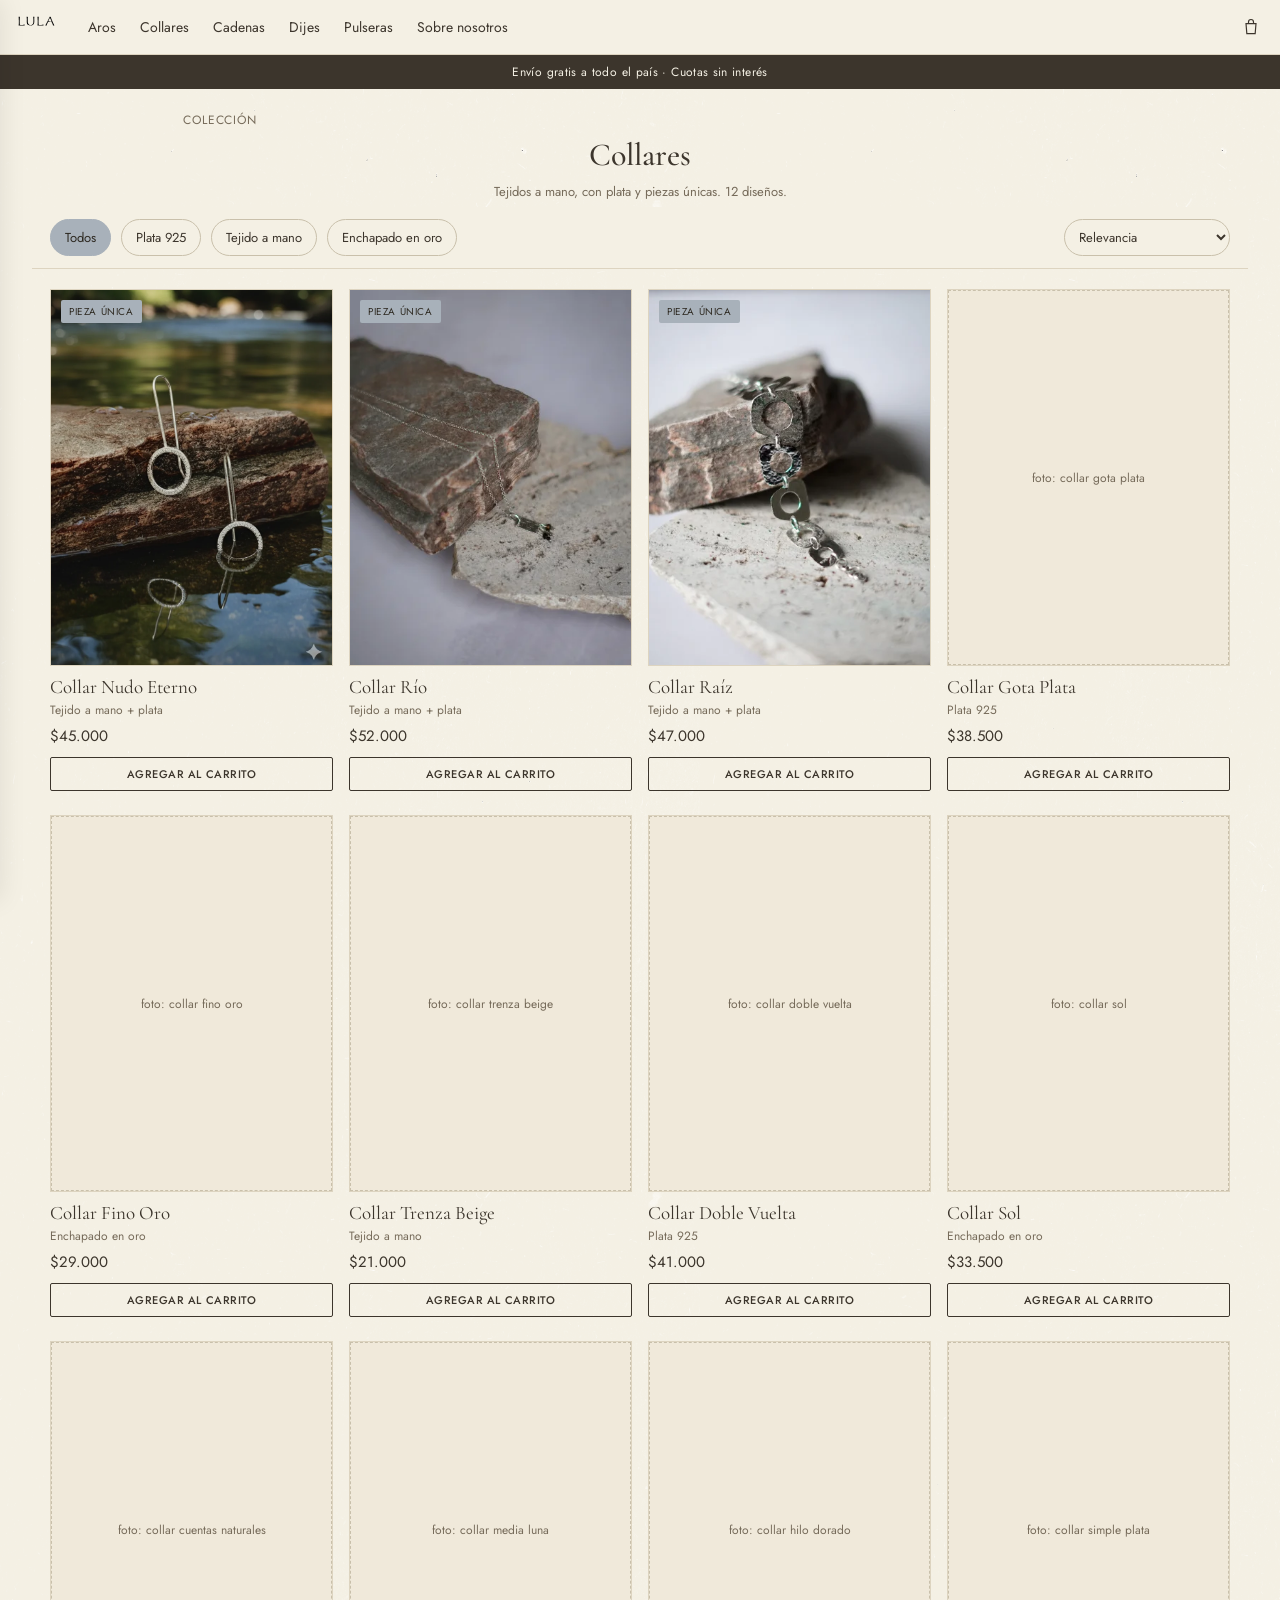
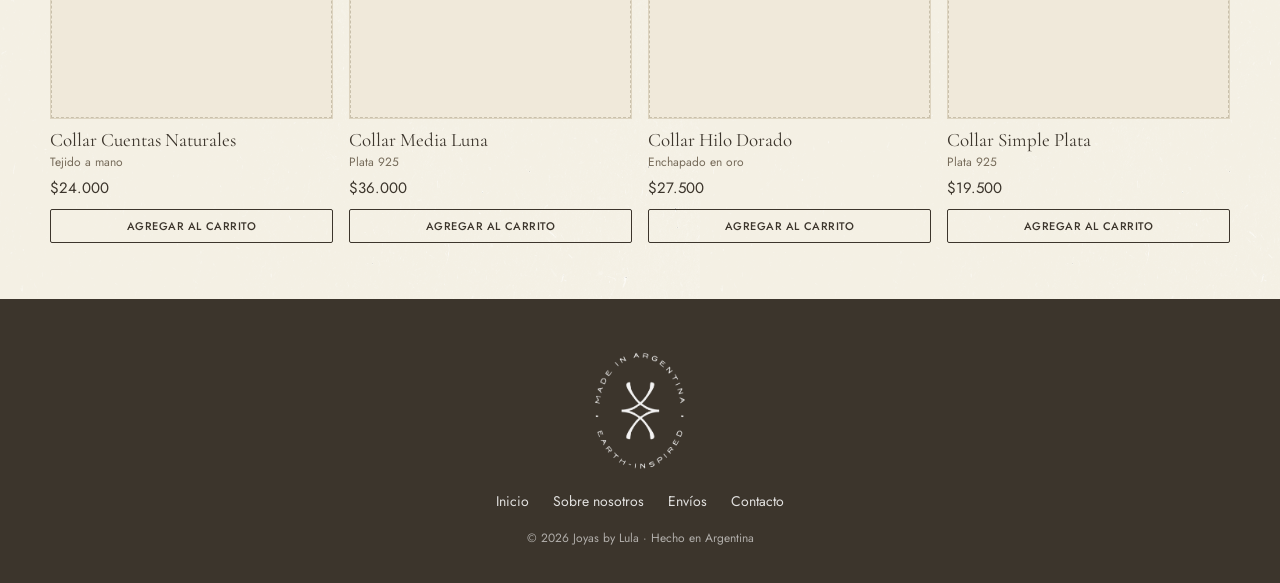
==== coleccion.html @ b501d307 "feat: initial commit - Joyas by Lula storefront" ====
<!doctype html>
<html lang="es">
  <head>
    <meta charset="utf-8" />
    <meta name="viewport" content="width=device-width, initial-scale=1" />
    <title>Collares — Joyas by Lula</title>
    <link
      href="https://fonts.googleapis.com/css2?family=Cormorant+Garamond:wght@400;500;600&family=Jost:wght@300;400;500&display=swap"
      rel="stylesheet"
    />
    <link rel="stylesheet" href="css/styles.css" />
  </head>
  <body>
    <div class="page">
      <header class="site-header">
        <div class="header-inner">
          <div class="header-left">
            <button class="hamburger-btn" aria-label="Menú">
              <span></span><span></span><span></span>
            </button>
            <a class="logo-link" href="index.html"
              ><img src="images/site/logo-wordmark.svg" alt="Lula"
            /></a>
            <nav class="desktop-nav">
              <a href="coleccion.html">Aros</a>
              <a href="coleccion.html">Collares</a>
              <a href="coleccion.html">Cadenas</a>
              <a href="coleccion.html">Dijes</a>
              <a href="coleccion.html">Pulseras</a>
              <a href="index.html#sobre-nosotros">Sobre nosotros</a>
            </nav>
          </div>
          <a href="#" class="cart-link" aria-label="Carrito">
            <svg
              width="20"
              height="20"
              viewBox="0 0 24 24"
              fill="none"
              stroke="currentColor"
              stroke-width="1.4"
            >
              <path d="M6 8h12l-1 12H7L6 8Z"></path>
              <path d="M9 8V6a3 3 0 0 1 6 0v2"></path>
            </svg>
          </a>
        </div>
      </header>
      <div class="announcement">
        Envío gratis a todo el país · Cuotas sin interés
      </div>

      <div class="drawer-backdrop"></div>
      <nav class="drawer">
        <img
          class="drawer-logo"
          src="images/site/logo-wordmark.svg"
          alt="Lula"
        />
        <a href="coleccion.html">Aros</a>
        <a href="coleccion.html">Collares</a>
        <a href="coleccion.html">Cadenas</a>
        <a href="coleccion.html">Dijes</a>
        <a href="coleccion.html">Pulseras</a>
        <div class="drawer-sep"></div>
        <a class="drawer-sub" href="index.html#sobre-nosotros"
          >Sobre nosotros</a
        >
        <a class="drawer-sub" href="#">Contacto</a>
      </nav>

      <div class="content-wrap">
        <div class="collection-header">
          <p class="eyebrow">Colección</p>
          <h1>Collares</h1>
          <p>Tejidos a mano, con plata y piezas únicas. 12 diseños.</p>
        </div>

        <div class="filter-bar">
          <div class="sort-select-wrap">
            <select class="sort-select">
              <option>Relevancia</option>
              <option>Precio: menor a mayor</option>
              <option>Precio: mayor a menor</option>
            </select>
          </div>
        </div>

        <section class="collection-section">
          <div id="product-grid"></div>
        </section>
      </div>

      <footer class="site-footer">
        <div class="footer-inner">
          <img
            class="footer-emblem"
            src="images/site/logo-white.png"
            alt="Joyas by Lula"
          />
          <div class="footer-links">
            <a href="index.html">Inicio</a>
            <a href="index.html#sobre-nosotros">Sobre nosotros</a>
            <a href="#">Envíos</a>
            <a href="#">Contacto</a>
          </div>
          <p class="footer-copy">© 2026 Joyas by Lula · Hecho en Argentina</p>
        </div>
      </footer>
    </div>

    <script src="js/products.js"></script>
    <script src="js/main.js"></script>
    <script>
      Lula.initDrawer();
      Lula.initCollectionFilters("collares");
    </script>
  </body>
</html>
---- css/styles.css ----
/* Joyas by Lula — shared styles
   Palette: beige #f4f0e4, azul claro #a8b1ba, marrón #766b5a, tinta #3c352c */

:root {
  --beige: #f4f0e4;
  --beige-drawer: #faf8f0;
  --azul: #a8b1ba;
  --azul-text: #2e2a22;
  --marron: #766b5a;
  --ink: #3c352c;
  --body-text: #5c5344;
  --border: #ddd4c0;
  --border-inactive: #c9c0ab;
  --placeholder-bg: #f0e9da;
}

* {
  box-sizing: border-box;
}

html,
body {
  margin: 0;
  padding: 0;
}

body {
  font-family: "Jost", sans-serif;
  color: var(--ink);
  background-color: var(--beige);
  background-image: url("../images/site/textura-fondo-lula.png");
  background-repeat: repeat;
  background-size: 700px auto;
}

a {
  color: var(--marron);
  text-decoration: none;
}
a:hover {
  color: var(--ink);
}

img {
  max-width: 100%;
  display: block;
}

button {
  font-family: "Jost", sans-serif;
}

h1,
h2,
h3 {
  font-family: "Cormorant Garamond", serif;
  font-weight: 500;
}

.page {
  position: relative;
  background-color: var(--beige);
  background-image: url("../images/site/textura-fondo-lula.png");
  background-repeat: repeat;
  background-size: 700px auto;
  min-height: 100vh;
  overflow-x: hidden;
}

.announcement {
  background: var(--ink);
  color: var(--beige);
  text-align: center;
  padding: 8px 12px;
  font-size: 12px;
  letter-spacing: 0.03em;
}

/* ── Header ─────────────────────────────────────────────── */

header.site-header {
  position: sticky;
  top: 0;
  z-index: 20;
  width: 100%;
  box-sizing: border-box;
  background: var(--beige);
  border-bottom: 1px solid var(--border);
}

.header-inner {
  max-width: 1280px;
  margin: 0 auto;
  display: flex;
  align-items: center;
  justify-content: space-between;
  padding: 14px 18px;
  gap: 24px;
}

.header-left {
  display: flex;
  align-items: center;
  gap: 32px;
}

.logo-link img {
  height: 26px;
}

.hamburger-btn {
  background: none;
  border: none;
  padding: 0;
  cursor: pointer;
  display: flex;
  flex-direction: column;
  gap: 5px;
  width: 22px;
}
.hamburger-btn span {
  display: block;
  height: 1px;
  background: var(--ink);
}

.desktop-nav {
  display: none;
  gap: 24px;
  align-items: center;
  font-size: 14px;
}
.desktop-nav a {
  color: var(--ink);
}

.cart-link {
  display: flex;
  align-items: center;
  justify-content: center;
  width: 22px;
  height: 22px;
  flex-shrink: 0;
  color: var(--ink);
}

.content-wrap {
  position: relative;
  z-index: 1;
  max-width: 1280px;
  margin: 0 auto;
}

/* ── Drawer ─────────────────────────────────────────────── */

.drawer-backdrop {
  position: fixed;
  inset: 0;
  background: rgba(20, 15, 10, 0.35);
  opacity: 0;
  z-index: 29;
  transition: opacity 0.25s;
  pointer-events: none;
}
.drawer-backdrop.open {
  opacity: 1;
  pointer-events: auto;
}

.drawer {
  position: fixed;
  top: 0;
  left: 0;
  height: 100vh;
  width: 80%;
  max-width: 300px;
  background: var(--beige-drawer);
  z-index: 30;
  padding: 24px 22px;
  display: flex;
  flex-direction: column;
  gap: 22px;
  transform: translateX(-100%);
  transition: transform 0.3s ease;
  box-shadow: 2px 0 24px rgba(0, 0, 0, 0.08);
}
.drawer.open {
  transform: translateX(0);
}

.drawer img.drawer-logo {
  height: 22px;
  margin-bottom: 10px;
}
.drawer a {
  font-family: "Cormorant Garamond", serif;
  font-size: 22px;
  color: var(--ink);
}
.drawer .drawer-sep {
  height: 1px;
  background: var(--border);
  margin: 6px 0;
}
.drawer .drawer-sub {
  font-size: 14px;
  color: var(--marron);
  font-family: "Jost", sans-serif;
}

/* ── Hero ───────────────────────────────────────────────── */

#hero {
  position: relative;
  width: 100%;
  aspect-ratio: 4/5;
  overflow: hidden;
}

.hero-slide {
  position: absolute;
  inset: 0;
  transition: opacity 0.4s ease;
  opacity: 0;
  pointer-events: none;
}
.hero-slide.active {
  opacity: 1;
  pointer-events: auto;
}
.hero-slide picture {
  display: block;
  width: 100%;
  height: 100%;
}
.hero-slide img {
  width: 100%;
  height: 100%;
  object-fit: cover;
  display: block;
}

.hero-overlay {
  position: absolute;
  inset: 0;
  background: linear-gradient(
    180deg,
    rgba(0, 0, 0, 0) 0%,
    rgba(0, 0, 0, 0) 35%,
    rgba(15, 12, 8, 0.45) 70%,
    rgba(15, 12, 8, 0.82) 100%
  );
  pointer-events: none;
  z-index: 1;
}

.hero-cta {
  position: absolute;
  z-index: 3;
  display: flex;
  flex-direction: column;
  gap: 14px;
  max-width: 280px;
  padding: 0 24px;
}
.hero-cta[data-pos="bottom-left"] {
  bottom: 60px;
  left: 24px;
  align-items: flex-start;
  text-align: left;
}
.hero-cta[data-pos="bottom-center"] {
  bottom: 60px;
  left: 50%;
  transform: translateX(-50%);
  align-items: center;
  text-align: center;
}
.hero-cta[data-pos="top-left"] {
  top: 24px;
  left: 24px;
  align-items: flex-start;
  text-align: left;
}
.hero-cta[data-pos="center"] {
  top: 50%;
  left: 50%;
  transform: translate(-50%, -50%);
  align-items: center;
  text-align: center;
}

.hero-cta h2 {
  font-family: "Cormorant Garamond", serif;
  font-size: 28px;
  font-weight: 500;
  color: #fff;
  margin: 0;
  text-shadow: 0 2px 10px rgba(0, 0, 0, 0.5);
}
.hero-cta-btn {
  align-self: flex-start;
  background: var(--beige);
  color: var(--ink);
  padding: 10px 20px;
  font-size: 13px;
  letter-spacing: 0.03em;
  border-radius: 2px;
  text-decoration: none;
}
.hero-cta[data-pos="bottom-center"] .hero-cta-btn,
.hero-cta[data-pos="center"] .hero-cta-btn {
  align-self: center;
}

.hero-arrow {
  position: absolute;
  top: 50%;
  transform: translateY(-50%);
  background: rgba(250, 248, 240, 0.75);
  border: none;
  width: 34px;
  height: 34px;
  border-radius: 50%;
  cursor: pointer;
  font-size: 16px;
  z-index: 2;
}
.hero-arrow.prev {
  left: 10px;
}
.hero-arrow.next {
  right: 10px;
}

.hero-dots {
  position: absolute;
  bottom: 14px;
  left: 0;
  right: 0;
  display: flex;
  justify-content: center;
  gap: 8px;
  z-index: 2;
}
.hero-dots button {
  width: 6px;
  height: 6px;
  border-radius: 50%;
  background: var(--border);
  cursor: pointer;
  border: none;
  padding: 0;
}
.hero-dots button.active {
  background: var(--ink);
}

/* ── Section headings ───────────────────────────────────── */

.section-title {
  font-size: 24px;
  margin: 0 0 16px;
  text-align: center;
  padding: 0 18px;
}
.section-title.small {
  font-size: 22px;
}
.section-subtitle {
  text-align: center;
  font-size: 13px;
  color: var(--marron);
  margin: 0 0 18px;
  padding: 0 18px;
}

/* ── Category grid ──────────────────────────────────────── */

.cat-section {
  padding: 36px 0 8px;
}
.cat-section .section-title {
  padding: 0 18px;
}

#cat-grid {
  display: flex;
  gap: 16px;
  overflow-x: auto;
  scroll-behavior: smooth;
  scroll-snap-type: x mandatory;
  scroll-padding-left: 18px;
  scroll-padding-right: 18px;
  padding: 0 18px 8px;
  scrollbar-width: none;
  -webkit-overflow-scrolling: touch;
}
#cat-grid::-webkit-scrollbar {
  display: none;
}
.cat-tile {
  flex: 0 0 44%;
  min-width: 140px;
  scroll-snap-align: start;
  display: flex;
  flex-direction: column;
  gap: 8px;
}
.cat-tile img {
  width: 100%;
  aspect-ratio: 1;
  object-fit: cover;
  border-radius: 2px;
}
.cat-tile.tile-pulseras {
  grid-column: auto;
}
.cat-tile.tile-pulseras img {
  aspect-ratio: 1;
}
.cat-tile a {
  text-decoration: none;
  color: inherit;
  font-family: "Cormorant Garamond", serif;
  font-size: 18px;
  text-align: center;
}

/* ── Product card ───────────────────────────────────────── */

.product-card {
  display: flex;
  flex-direction: column;
  gap: 10px;
  width: 100%;
}
.product-card .card-media {
  position: relative;
  width: 100%;
  aspect-ratio: 3/4;
  overflow: hidden;
  border: 1px solid var(--border);
  background: var(--placeholder-bg);
}
.product-card .card-media img,
.product-card .card-media .placeholder-fill {
  position: absolute;
  inset: 0;
  width: 100%;
  height: 100%;
  object-fit: cover;
}
.card-badge {
  position: absolute;
  top: 10px;
  left: 10px;
  background: var(--azul);
  color: var(--azul-text);
  font-family: "Jost", sans-serif;
  font-size: 10px;
  letter-spacing: 0.06em;
  text-transform: uppercase;
  padding: 4px 8px;
  border-radius: 2px;
  z-index: 2;
  pointer-events: none;
}
.product-card .card-info {
  display: flex;
  flex-direction: column;
  gap: 2px;
  text-decoration: none;
  color: var(--ink);
  flex: 1 1 auto;
}
.card-title {
  font-family: "Cormorant Garamond", serif;
  font-size: 19px;
  line-height: 1.2;
}
.card-material {
  font-family: "Jost", sans-serif;
  font-size: 12px;
  color: var(--marron);
}
.card-price {
  font-family: "Jost", sans-serif;
  font-size: 15px;
  margin-top: 4px;
}

.card-add-btn {
  width: 100%;
  background: transparent;
  color: var(--ink);
  border: 1px solid var(--ink);
  padding: 8px 12px;
  font-family: "Jost", sans-serif;
  font-size: 11px;
  font-weight: 500;
  letter-spacing: 0.05em;
  text-transform: uppercase;
  border-radius: 2px;
  cursor: pointer;
  margin-top: auto;
  transition:
    background-color 0.2s ease,
    color 0.2s ease,
    border-color 0.2s ease;
}
.card-add-btn:hover {
  background: var(--ink);
  color: var(--beige);
}
.card-add-btn.added {
  background: var(--ink);
  color: var(--beige);
}

.placeholder-fill {
  display: flex;
  align-items: center;
  justify-content: center;
  text-align: center;
  font-size: 12px;
  color: var(--marron);
  background: var(--placeholder-bg);
  border: 1px dashed var(--border-inactive);
  padding: 8px;
}

/* ── Scroll rows (bestsellers / unique) ─────────────────── */

.scroll-row-section {
  padding: 36px 0 12px;
}
.scroll-row {
  display: flex;
  gap: 20px;
  overflow-x: auto;
  scroll-behavior: smooth;
  scroll-snap-type: x mandatory;
  scroll-padding-left: 18px;
  scroll-padding-right: 18px;
  padding: 0 18px 8px;
  scrollbar-width: none;
  -webkit-overflow-scrolling: touch;
}
.scroll-row::-webkit-scrollbar {
  display: none;
}
.scroll-row > div {
  flex: 0 0 46%;
  min-width: 160px;
  scroll-snap-align: start;
}

/* ── Carousel Controls (Bottom Arrows & Dots) ───────────── */

.carousel-wrap {
  position: relative;
  width: 100%;
}
.carousel-controls {
  display: flex;
  align-items: center;
  justify-content: center;
  gap: 16px;
  margin-top: 14px;
  margin-bottom: 6px;
  padding: 0 18px;
}
.carousel-controls .carousel-arrow {
  background: transparent;
  border: 1px solid var(--ink);
  width: 32px;
  height: 32px;
  border-radius: 50%;
  cursor: pointer;
  font-size: 18px;
  line-height: 1;
  color: var(--ink);
  display: inline-flex;
  align-items: center;
  justify-content: center;
  box-shadow: none;
  transition:
    opacity 0.25s ease,
    background-color 0.2s ease,
    transform 0.15s ease;
  user-select: none;
  -webkit-tap-highlight-color: transparent;
}
.carousel-controls .carousel-arrow:hover:not(:disabled) {
  background: rgba(61, 50, 42, 0.08);
}
.carousel-controls .carousel-arrow:active:not(:disabled) {
  transform: scale(0.92);
  background: rgba(61, 50, 42, 0.15);
}
.carousel-controls .carousel-arrow:disabled,
.carousel-controls .carousel-arrow.disabled {
  opacity: 0.22;
  cursor: default;
  pointer-events: none;
  border-color: var(--ink);
  background: transparent;
  box-shadow: none;
}
.carousel-dots {
  display: flex;
  align-items: center;
  justify-content: center;
  gap: 8px;
}
.carousel-dots button {
  width: 6px;
  height: 6px;
  border-radius: 50%;
  border: none;
  padding: 0;
  cursor: pointer;
  background: var(--border);
  transition:
    background-color 0.25s ease,
    transform 0.25s ease;
}
.carousel-dots button.active {
  background: var(--ink);
  transform: scale(1.3);
}

/* ── Sobre nosotros ─────────────────────────────────────── */

#sobre-nosotros {
  width: 100%;
  background: var(--ink);
  color: #fff;
  padding: 56px 0;
  margin: 36px 0 40px;
}
#sobre-nosotros .sn-inner {
  max-width: 1280px;
  margin: 0 auto;
  padding: 0 20px;
  display: flex;
  flex-wrap: wrap;
  gap: 28px;
  align-items: center;
}
#sobre-nosotros .sn-media {
  flex: 1 1 300px;
  min-width: 260px;
}
#sobre-nosotros .sn-media img {
  width: 100%;
  aspect-ratio: 4/5;
  object-fit: cover;
  border-radius: 3px;
}
#sobre-nosotros .sn-text {
  flex: 1 1 300px;
  min-width: 260px;
  display: flex;
  flex-direction: column;
  gap: 16px;
}
#sobre-nosotros .sn-emblem {
  width: 110px;
  height: auto;
  display: block;
}
#sobre-nosotros h2 {
  font-size: 28px;
  color: #fff;
  margin: 0;
}
#sobre-nosotros p {
  font-size: 14px;
  line-height: 1.75;
  color: #fff;
  margin: 0;
}
.sn-cta-btn {
  align-self: flex-start;
  background: var(--beige);
  color: var(--ink);
  padding: 11px 24px;
  font-family: "Jost", sans-serif;
  font-size: 13px;
  letter-spacing: 0.04em;
  border-radius: 2px;
  text-decoration: none;
  font-weight: 500;
  transition:
    opacity 0.2s ease,
    transform 0.2s ease;
  margin-top: 4px;
}
.sn-cta-btn:hover {
  opacity: 0.92;
  transform: translateY(-1px);
  color: var(--ink);
}

/* ── Lookbook (click-to-shop) ───────────────────────────── */

@keyframes shopPulse {
  0%,
  100% {
    box-shadow: 0 0 0 0 rgba(60, 53, 44, 0.35);
  }
  50% {
    box-shadow: 0 0 0 8px rgba(60, 53, 44, 0);
  }
}

.lookbook-section {
  padding: 32px 0 16px;
}
#lookbook-row {
  display: flex;
  gap: 0;
  overflow-x: auto;
  scroll-behavior: smooth;
  scroll-snap-type: x mandatory;
  padding: 0;
  scrollbar-width: none;
}
#lookbook-row::-webkit-scrollbar {
  display: none;
}
.lookbook-item {
  flex: 0 0 100%;
  scroll-snap-align: center;
  position: relative;
}
.lookbook-item img {
  width: 100%;
  aspect-ratio: 3/4;
  object-fit: cover;
  display: block;
}
.shop-dot {
  position: absolute;
  width: 32px;
  height: 32px;
  border-radius: 50%;
  background: var(--beige);
  border: 1px solid var(--ink);
  cursor: pointer;
  font-size: 16px;
  line-height: 1;
  color: var(--ink);
  animation: shopPulse 2.2s ease-in-out infinite;
  z-index: 2;
  display: flex;
  align-items: center;
  justify-content: center;
}

/* Primer producto (Aros): justo abajito de donde está el zarcillo */
.lookbook-item:nth-child(1) .shop-dot {
  left: 42%;
  top: 40%;
  transform: translate(-50%, -50%);
}
.lookbook-item:nth-child(1) .shop-popover {
  left: 42%;
  top: calc(40% + 22px);
  bottom: auto;
  transform: translateX(-50%);
}

/* Segundo producto (Pulsera): justo abajito de donde está la pulsera */
.lookbook-item:nth-child(2) .shop-dot {
  left: 65%;
  top: 75%;
  transform: translate(-50%, -50%);
}
.lookbook-item:nth-child(2) .shop-popover {
  left: 65%;
  bottom: calc(25% + 22px);
  top: auto;
  transform: translateX(-50%);
}

.shop-popover {
  position: absolute;
  background: #fff;
  border-radius: 4px;
  box-shadow: 0 4px 16px rgba(0, 0, 0, 0.18);
  padding: 12px 16px;
  display: none;
  flex-direction: column;
  gap: 8px;
  align-items: center;
  z-index: 3;
  white-space: nowrap;
}
.shop-popover.open {
  display: flex;
}
.shop-popover span {
  font-family: "Cormorant Garamond", serif;
  font-size: 16px;
  color: var(--ink);
}
.shop-popover a {
  background: var(--ink);
  color: var(--beige);
  padding: 6px 14px;
  font-size: 12px;
  border-radius: 2px;
  text-decoration: none;
}

/* ── Instagram grid ─────────────────────────────────────── */

.ig-section {
  padding: 36px 0 16px;
}
.ig-section .section-title,
.ig-section .section-subtitle {
  padding: 0 18px;
}
.ig-grid {
  display: flex;
  gap: 12px;
  overflow-x: auto;
  scroll-behavior: smooth;
  scroll-snap-type: x mandatory;
  scroll-padding-left: 18px;
  scroll-padding-right: 18px;
  padding: 14px 18px 8px;
  scrollbar-width: none;
  -webkit-overflow-scrolling: touch;
}
.ig-grid::-webkit-scrollbar {
  display: none;
}
.ig-grid .ig-item {
  flex: 0 0 45%;
  min-width: 140px;
  scroll-snap-align: start;
  display: block;
  aspect-ratio: 1;
  overflow: hidden;
  border-radius: 2px;
}
.ig-grid img {
  width: 100%;
  height: 100%;
  aspect-ratio: 1;
  object-fit: cover;
  display: block;
  transition: transform 0.3s ease;
}
.ig-grid .ig-item:hover img {
  transform: scale(1.04);
}

/* ── Home FAQ (accordion left, image right on desktop) ──── */

.faq-home-section {
  padding: 48px 18px;
}
.faq-home-accordion h2 {
  font-size: 26px;
  margin: 0 0 20px;
}
.faq-home-media {
  display: none;
}

/* ── Footer ─────────────────────────────────────────────── */

footer.site-footer {
  width: 100%;
  background: var(--ink);
  color: #ffffff;
  margin-top: 48px;
  padding: 48px 0 36px;
  border-top: none;
  text-align: center;
}
footer.site-footer .footer-inner {
  max-width: 1280px;
  margin: 0 auto;
  padding: 0 20px;
  display: flex;
  flex-direction: column;
  align-items: center;
  gap: 18px;
}
footer.site-footer .footer-emblem {
  width: 110px;
  height: auto;
  opacity: 0.95;
}
footer.site-footer .footer-links {
  display: flex;
  gap: 24px;
  font-size: 14px;
  flex-wrap: wrap;
  justify-content: center;
}
footer.site-footer .footer-links a {
  color: rgba(255, 255, 255, 0.85);
  text-decoration: none;
  transition: color 0.2s ease;
}
footer.site-footer .footer-links a:hover {
  color: #ffffff;
}
footer.site-footer .footer-copy {
  font-size: 12px;
  color: rgba(255, 255, 255, 0.6);
  margin: 0;
}

/* ── Collection page ────────────────────────────────────── */

.collection-header {
  padding: 22px 18px 6px;
  text-align: center;
}
.collection-header .eyebrow {
  font-size: 12px;
  letter-spacing: 0.08em;
  text-transform: uppercase;
  color: var(--marron);
  margin: 0 0 6px;
}
.collection-header h1 {
  font-size: 32px;
  margin: 0 0 8px;
}
.collection-header p {
  font-size: 13px;
  color: var(--marron);
  max-width: 340px;
  margin: 0 auto;
}

.filter-bar {
  position: sticky;
  top: 57px;
  z-index: 15;
  background: var(--beige);
  border-bottom: 1px solid var(--border);
  padding: 12px 18px;
  display: flex;
  gap: 10px;
  overflow-x: auto;
}
.filter-chip {
  flex: 0 0 auto;
  font-family: "Jost", sans-serif;
  font-size: 13px;
  border-radius: 20px;
  padding: 7px 14px;
  cursor: pointer;
  border: 1px solid var(--border-inactive);
  background: none;
  color: var(--ink);
}
.filter-chip.active {
  border-color: var(--azul);
  background: var(--azul);
  color: var(--azul-text);
}
.sort-select-wrap {
  margin-left: auto;
  flex: 0 0 auto;
}
.sort-select {
  font-family: "Jost", sans-serif;
  font-size: 13px;
  background: none;
  border: 1px solid var(--border-inactive);
  border-radius: 20px;
  padding: 7px 10px;
  color: var(--ink);
}

.collection-section {
  padding: 20px 18px 8px;
}
#product-grid {
  display: grid;
  grid-template-columns: repeat(2, minmax(0, 1fr));
  gap: 24px 16px;
}

/* ── Product page ───────────────────────────────────────── */

.breadcrumb {
  padding: 12px 18px 0;
  font-size: 12px;
  color: var(--marron);
  margin-bottom: 20px;
}
.breadcrumb a {
  color: var(--marron);
}

#pdp-main {
  display: block;
}

#gallery {
  position: relative;
  width: 100%;
  aspect-ratio: 3/4;
  margin-top: 10px;
  overflow: hidden;
}
#gallery img,
#gallery .placeholder-fill {
  position: absolute;
  inset: 0;
  width: 100%;
  height: 100%;
  object-fit: cover;
}
.gallery-dots {
  position: absolute;
  bottom: 12px;
  left: 0;
  right: 0;
  display: flex;
  justify-content: center;
  gap: 8px;
  z-index: 2;
  pointer-events: none;
}
.gallery-dots span {
  width: 6px;
  height: 6px;
  border-radius: 50%;
  background: var(--border);
}
.gallery-dots span.active {
  background: var(--ink);
}

#info {
  padding: 22px 18px 8px;
}

.pdp-badge {
  display: inline-block;
  background: var(--azul);
  color: var(--azul-text);
  font-size: 10px;
  letter-spacing: 0.06em;
  text-transform: uppercase;
  padding: 4px 8px;
  border-radius: 2px;
  margin-bottom: 10px;
}
#info h1 {
  font-size: 28px;
  margin: 0 0 6px;
}
.pdp-price {
  font-size: 20px;
  margin: 0 0 14px;
}
.pdp-desc {
  font-size: 14px;
  line-height: 1.7;
  color: var(--body-text);
  margin: 0 0 20px;
}

.pdp-label {
  font-size: 12px;
  letter-spacing: 0.05em;
  text-transform: uppercase;
  color: var(--marron);
  margin: 0 0 8px;
}
.variant-row {
  display: flex;
  gap: 10px;
  margin-bottom: 22px;
  flex-wrap: wrap;
}
.variant-chip {
  font-family: "Jost", sans-serif;
  font-size: 13px;
  border-radius: 20px;
  padding: 8px 16px;
  cursor: pointer;
  border: 1px solid var(--border-inactive);
  background: none;
  color: var(--ink);
}
.variant-chip.active {
  border-color: var(--azul);
  background: var(--azul);
  color: var(--azul-text);
}

.add-to-cart-btn {
  width: 100%;
  background: var(--ink);
  color: var(--beige);
  border: none;
  padding: 15px;
  font-family: "Jost", sans-serif;
  font-size: 14px;
  letter-spacing: 0.03em;
  border-radius: 2px;
  cursor: pointer;
  margin-bottom: 10px;
}
.stock-line {
  text-align: center;
  font-size: 12px;
  color: var(--ink);
  margin: 0 0 22px;
}

.perks-box {
  display: flex;
  flex-direction: column;
  gap: 10px;
  border: 1px solid var(--border);
  border-radius: 4px;
  padding: 14px 16px;
  margin-bottom: 26px;
}
.perks-box .perk {
  display: flex;
  align-items: center;
  gap: 10px;
  font-size: 13px;
}

.faq-list {
  display: flex;
  flex-direction: column;
  border-top: 1px solid var(--border);
}
.faq-item {
  border-bottom: 1px solid var(--border);
}
.faq-question {
  width: 100%;
  display: flex;
  justify-content: space-between;
  align-items: center;
  gap: 12px;
  background: none;
  border: none;
  padding: 16px 0;
  text-align: left;
  font-family: "Cormorant Garamond", serif;
  font-size: 17px;
  cursor: pointer;
  color: var(--ink);
}
.faq-sign {
  font-family: "Jost", sans-serif;
  font-size: 18px;
}
.faq-answer {
  font-size: 13px;
  line-height: 1.6;
  color: var(--body-text);
  margin: 0 0 16px;
  display: none;
}
.faq-item.open .faq-answer {
  display: block;
}

.related-section {
  padding: 36px 0 8px;
}
.related-wrap {
  position: relative;
  padding: 0 18px;
}
#related-track {
  display: flex;
  gap: 20px;
  overflow-x: auto;
  scroll-behavior: smooth;
  padding-bottom: 6px;
  scrollbar-width: thin;
}
#related-track > div {
  flex: 0 0 44%;
  min-width: 160px;
}
.related-arrows {
  display: none;
  justify-content: space-between;
  position: absolute;
  top: 35%;
  left: -6px;
  right: -6px;
  pointer-events: none;
}
.related-arrows button {
  pointer-events: auto;
  background: var(--beige-drawer);
  border: 1px solid var(--border);
  width: 38px;
  height: 38px;
  border-radius: 50%;
  cursor: pointer;
  font-size: 18px;
  color: var(--ink);
}
.related-dots {
  display: none;
  justify-content: center;
  gap: 8px;
  margin-top: 16px;
}
.related-dots button {
  width: 6px;
  height: 6px;
  border-radius: 50%;
  border: none;
  padding: 0;
  cursor: pointer;
  background: var(--border);
}
.related-dots button.active {
  background: var(--ink);
}

/* ── Desktop breakpoint (min-width: 860px) ──────────────── */

@media (min-width: 860px) {
  .content-wrap {
    padding: 0 32px;
  }
  .hamburger-btn {
    display: none;
  }
  .desktop-nav {
    display: flex;
  }
  #hero {
    aspect-ratio: 16 / 7;
    height: auto;
    max-height: 80vh;
  }
  .hero-cta {
    max-width: 520px;
  }
  .hero-cta h2 {
    font-family: "Cormorant Garamond", serif;
    font-size: 46px;
    font-weight: 500;
    line-height: 1.15;
    max-width: 480px;
    text-wrap: balance;
  }
  .hero-cta[data-pos="bottom-left"] {
    bottom: 64px;
    left: max(32px, calc((100% - 1280px) / 2 + 32px));
  }
  .hero-cta[data-pos="top-left"] {
    top: 32px;
    left: max(32px, calc((100% - 1280px) / 2 + 32px));
  }
  .hero-arrow {
    width: 44px;
    height: 44px;
    font-size: 20px;
  }
  .hero-arrow.prev {
    left: 24px;
  }
  .hero-arrow.next {
    right: 24px;
  }

  .cat-section {
    padding: 48px 0 16px;
  }
  .cat-section .section-title {
    padding: 0;
  }
  #cat-grid {
    display: grid;
    grid-template-columns: repeat(5, minmax(0, 1fr));
    gap: 20px;
    padding: 0;
    overflow: visible;
  }
  .cat-tile {
    flex: initial;
    min-width: 0;
  }
  .cat-tile.tile-pulseras {
    grid-column: span 1;
  }
  .cat-tile.tile-pulseras img {
    aspect-ratio: 1;
  }

  #sobre-nosotros {
    padding: 80px 0;
    margin: 48px 0 64px;
  }
  #sobre-nosotros .sn-inner {
    padding: 0 32px;
    gap: 56px;
  }
  #sobre-nosotros .sn-emblem {
    width: 120px;
  }
  #sobre-nosotros h2 {
    font-size: 36px;
  }
  #sobre-nosotros p {
    font-size: 15px;
    line-height: 1.8;
  }
  .sn-cta-btn {
    padding: 12px 28px;
    font-size: 14px;
  }

  .scroll-row {
    flex-wrap: wrap;
    overflow: visible;
  }
  .scroll-row > div {
    flex: 1 1 220px;
  }

  .lookbook-section {
    padding: 44px 0 24px;
  }
  #lookbook-row {
    overflow: visible;
    gap: 0;
  }
  .lookbook-item {
    flex: 1 1 50%;
  }

  .carousel-controls,
  .carousel-arrows,
  .carousel-dots {
    display: none !important;
  }

  .ig-section {
    padding: 48px 0 24px;
  }
  .ig-section .section-title,
  .ig-section .section-subtitle {
    padding: 0;
  }
  .ig-grid {
    display: grid;
    grid-template-columns: repeat(5, minmax(0, 1fr));
    gap: 16px;
    padding: 16px 0 0;
    overflow: visible;
  }
  .ig-grid .ig-item {
    flex: initial;
    min-width: 0;
  }

  #product-grid {
    grid-template-columns: repeat(4, minmax(0, 1fr));
  }

  #pdp-main {
    display: flex;
    gap: 48px;
    align-items: flex-start;
  }
  #pdp-main #gallery {
    flex: 1 1 50%;
    position: sticky;
    top: 96px;
    margin-top: 0;
  }
  #pdp-main #info {
    flex: 1 1 50%;
    padding-top: 0;
  }

  #related-track > div {
    flex: 0 0 calc(25% - 15px);
    min-width: 0;
  }
  .related-arrows,
  .related-dots {
    display: flex;
  }

  .faq-home-section {
    display: flex;
    gap: 48px;
    align-items: center;
  }
  .faq-home-accordion {
    flex: 1 1 50%;
    min-width: 0;
  }
  .faq-home-media {
    display: block;
    flex: 1 1 50%;
    min-width: 260px;
    order: 2;
  }
  .faq-home-media .placeholder-fill {
    width: 100%;
    aspect-ratio: 4/5;
  }
}
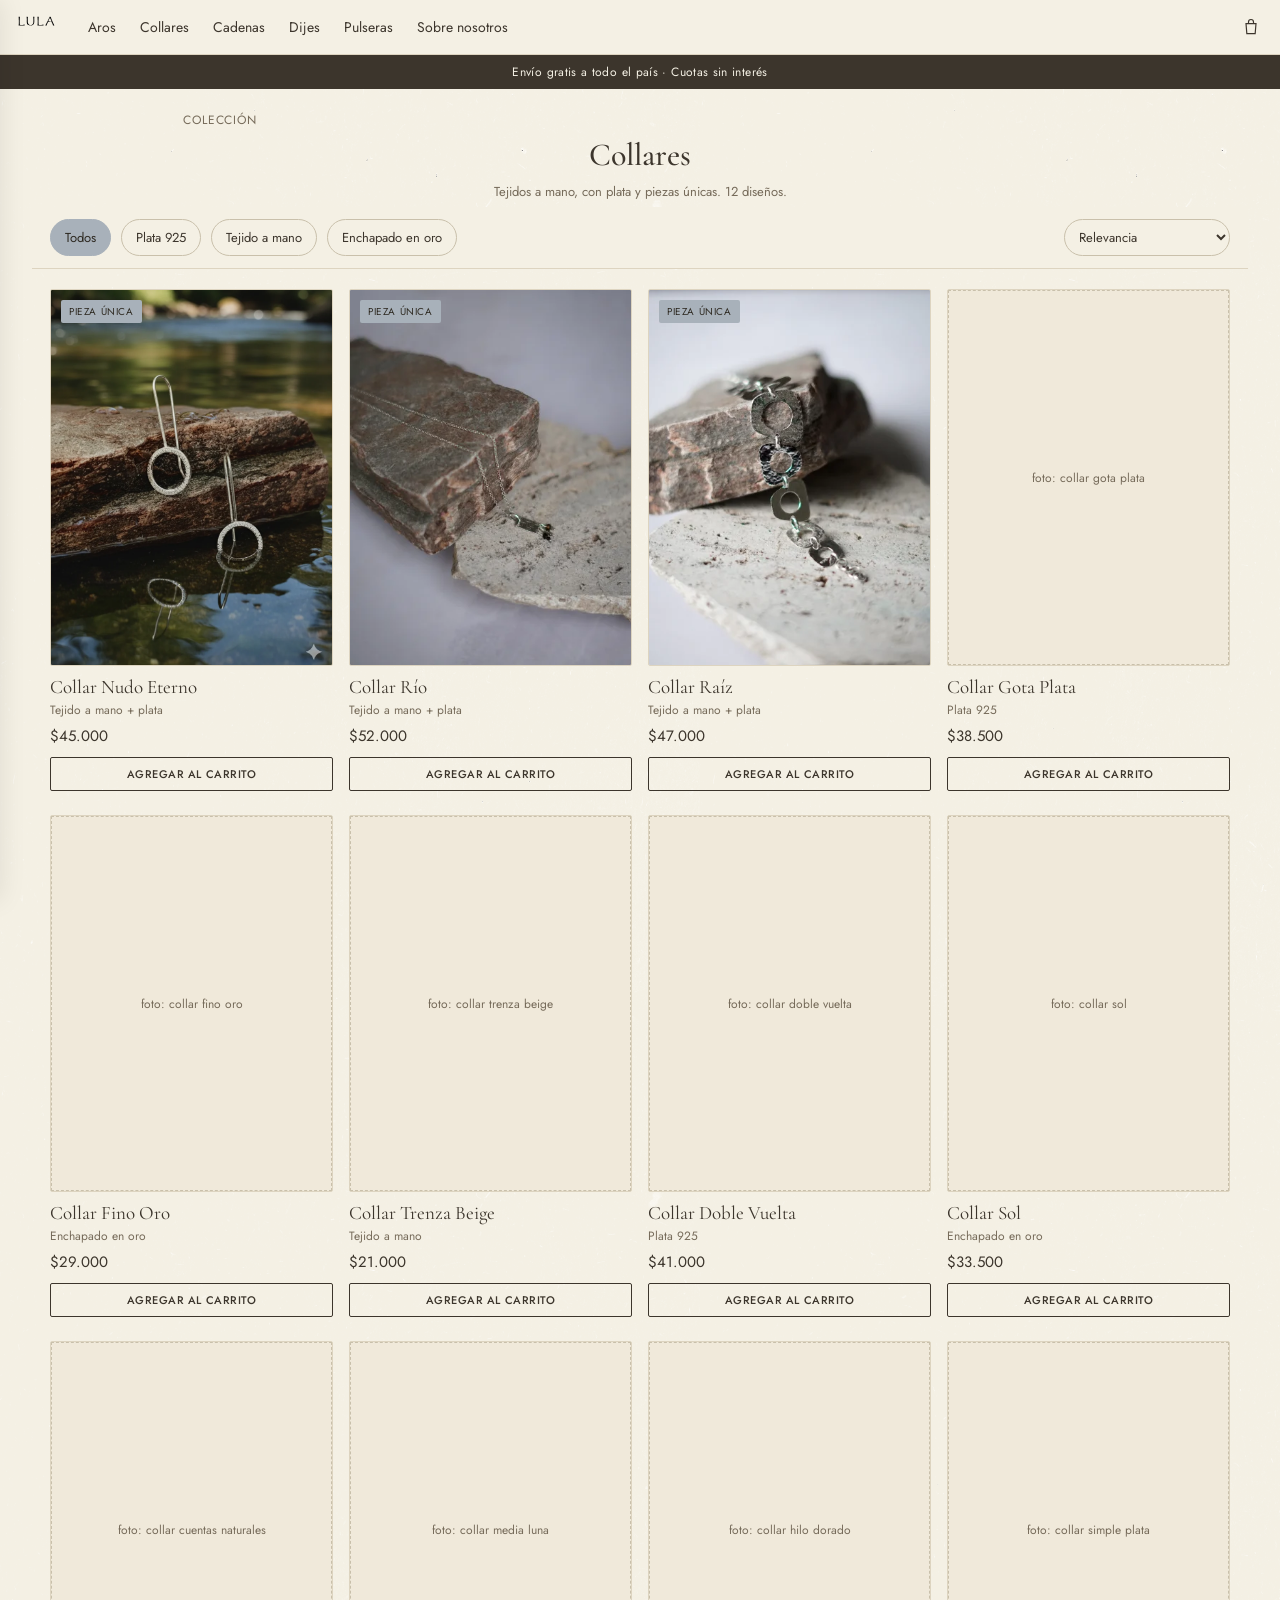
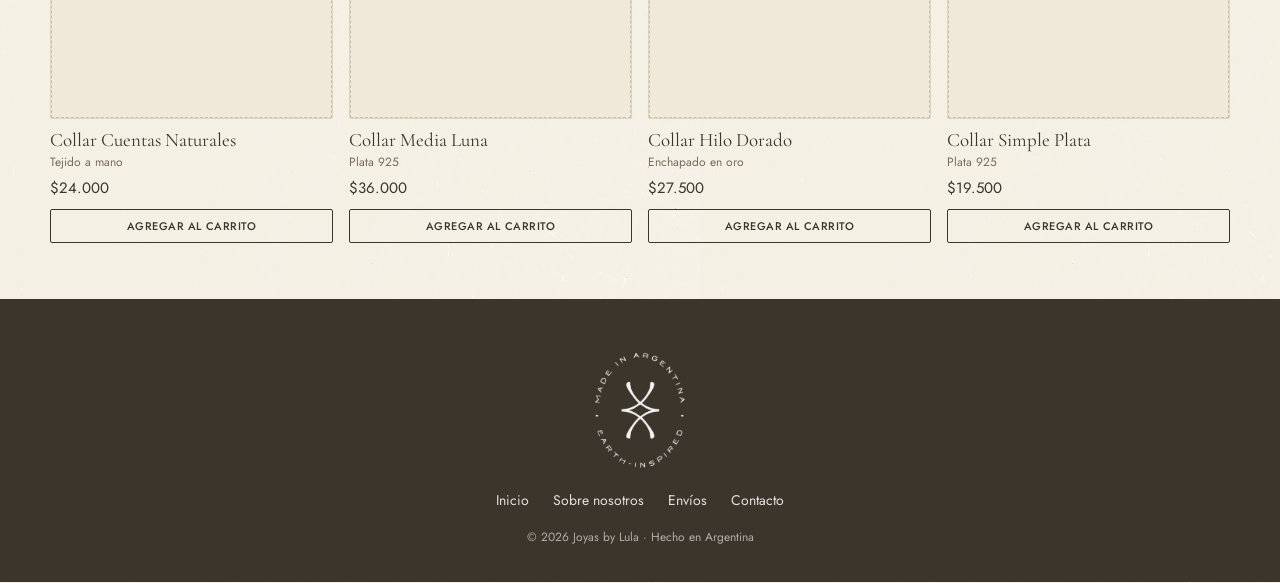
==== commit 79032c4b: "feat: add category hover zoom, second product image on hover, pill hero dots and scroll reveal anima" ====
--- a/coleccion.html
+++ b/coleccion.html
@@ -113,6 +113,7 @@
     <script>
       Lula.initDrawer();
       Lula.initCollectionFilters("collares");
+      Lula.initScrollReveal();
     </script>
   </body>
 </html>
--- a/css/styles.css
+++ b/css/styles.css
@@ -335,24 +335,30 @@
 
 .hero-dots {
   position: absolute;
-  bottom: 14px;
+  bottom: 18px;
   left: 0;
   right: 0;
   display: flex;
   justify-content: center;
+  align-items: center;
   gap: 8px;
-  z-index: 2;
+  z-index: 4;
 }
 .hero-dots button {
   width: 6px;
   height: 6px;
-  border-radius: 50%;
-  background: var(--border);
+  border-radius: 3px;
+  background: rgba(61, 50, 42, 0.35);
   cursor: pointer;
   border: none;
   padding: 0;
+  transition:
+    width 0.35s cubic-bezier(0.25, 1, 0.5, 1),
+    background-color 0.35s ease,
+    opacity 0.35s ease;
 }
 .hero-dots button.active {
+  width: 26px;
   background: var(--ink);
 }
 
@@ -405,17 +411,35 @@
   scroll-snap-align: start;
   display: flex;
   flex-direction: column;
-  gap: 8px;
-}
+  gap: 10px;
+  cursor: pointer;
+}
+.cat-tile-media {
+  width: 100%;
+  aspect-ratio: 1;
+  overflow: hidden;
+  border-radius: 3px;
+  background: var(--placeholder-bg);
+}
+.cat-tile-media img,
 .cat-tile img {
   width: 100%;
+  height: 100%;
   aspect-ratio: 1;
   object-fit: cover;
   border-radius: 2px;
+  display: block;
+  transition: transform 0.5s cubic-bezier(0.25, 1, 0.5, 1);
+  will-change: transform;
+}
+.cat-tile:hover .cat-tile-media img,
+.cat-tile:hover img {
+  transform: scale(1.08);
 }
 .cat-tile.tile-pulseras {
   grid-column: auto;
 }
+.cat-tile.tile-pulseras .cat-tile-media img,
 .cat-tile.tile-pulseras img {
   aspect-ratio: 1;
 }
@@ -425,6 +449,10 @@
   font-family: "Cormorant Garamond", serif;
   font-size: 18px;
   text-align: center;
+  transition: color 0.25s ease;
+}
+.cat-tile:hover a {
+  color: var(--marron);
 }
 
 /* ── Product card ───────────────────────────────────────── */
@@ -442,6 +470,7 @@
   overflow: hidden;
   border: 1px solid var(--border);
   background: var(--placeholder-bg);
+  border-radius: 2px;
 }
 .product-card .card-media img,
 .product-card .card-media .placeholder-fill {
@@ -450,6 +479,28 @@
   width: 100%;
   height: 100%;
   object-fit: cover;
+}
+.product-card .card-media img.primary {
+  transition:
+    opacity 0.45s ease,
+    transform 0.5s cubic-bezier(0.25, 1, 0.5, 1);
+  z-index: 1;
+}
+.product-card .card-media img.hover-img {
+  opacity: 0;
+  transition:
+    opacity 0.45s ease,
+    transform 0.5s cubic-bezier(0.25, 1, 0.5, 1);
+  z-index: 2;
+  transform: scale(1.04);
+}
+.product-card:hover .card-media img.hover-img {
+  opacity: 1;
+  transform: scale(1);
+}
+.product-card:hover .card-media img.primary {
+  opacity: 0;
+  transform: scale(0.98);
 }
 .card-badge {
   position: absolute;
@@ -617,18 +668,42 @@
 .carousel-dots button {
   width: 6px;
   height: 6px;
-  border-radius: 50%;
+  border-radius: 3px;
   border: none;
   padding: 0;
   cursor: pointer;
-  background: var(--border);
+  background: var(--border-inactive, rgba(61, 50, 42, 0.3));
   transition:
-    background-color 0.25s ease,
-    transform 0.25s ease;
+    width 0.35s cubic-bezier(0.25, 1, 0.5, 1),
+    background-color 0.35s ease;
 }
 .carousel-dots button.active {
+  width: 22px;
   background: var(--ink);
-  transform: scale(1.3);
+}
+
+/* ── Scroll Reveal Animations ────────────────────────────── */
+
+.reveal-on-scroll {
+  opacity: 0;
+  transform: translateY(28px);
+  transition:
+    opacity 0.8s cubic-bezier(0.16, 1, 0.3, 1),
+    transform 0.8s cubic-bezier(0.16, 1, 0.3, 1);
+  will-change: opacity, transform;
+}
+
+.reveal-on-scroll.revealed {
+  opacity: 1;
+  transform: translateY(0);
+}
+
+@media (prefers-reduced-motion: reduce) {
+  .reveal-on-scroll {
+    opacity: 1 !important;
+    transform: none !important;
+    transition: none !important;
+  }
 }
 
 /* ── Sobre nosotros ─────────────────────────────────────── */
@@ -1284,6 +1359,12 @@
   .hero-arrow.next {
     right: 24px;
   }
+  .hero-dots {
+    bottom: 24px;
+  }
+  .hero-dots button.active {
+    width: 32px;
+  }
 
   .cat-section {
     padding: 48px 0 16px;
@@ -1305,6 +1386,7 @@
   .cat-tile.tile-pulseras {
     grid-column: span 1;
   }
+  .cat-tile.tile-pulseras .cat-tile-media img,
   .cat-tile.tile-pulseras img {
     aspect-ratio: 1;
   }
